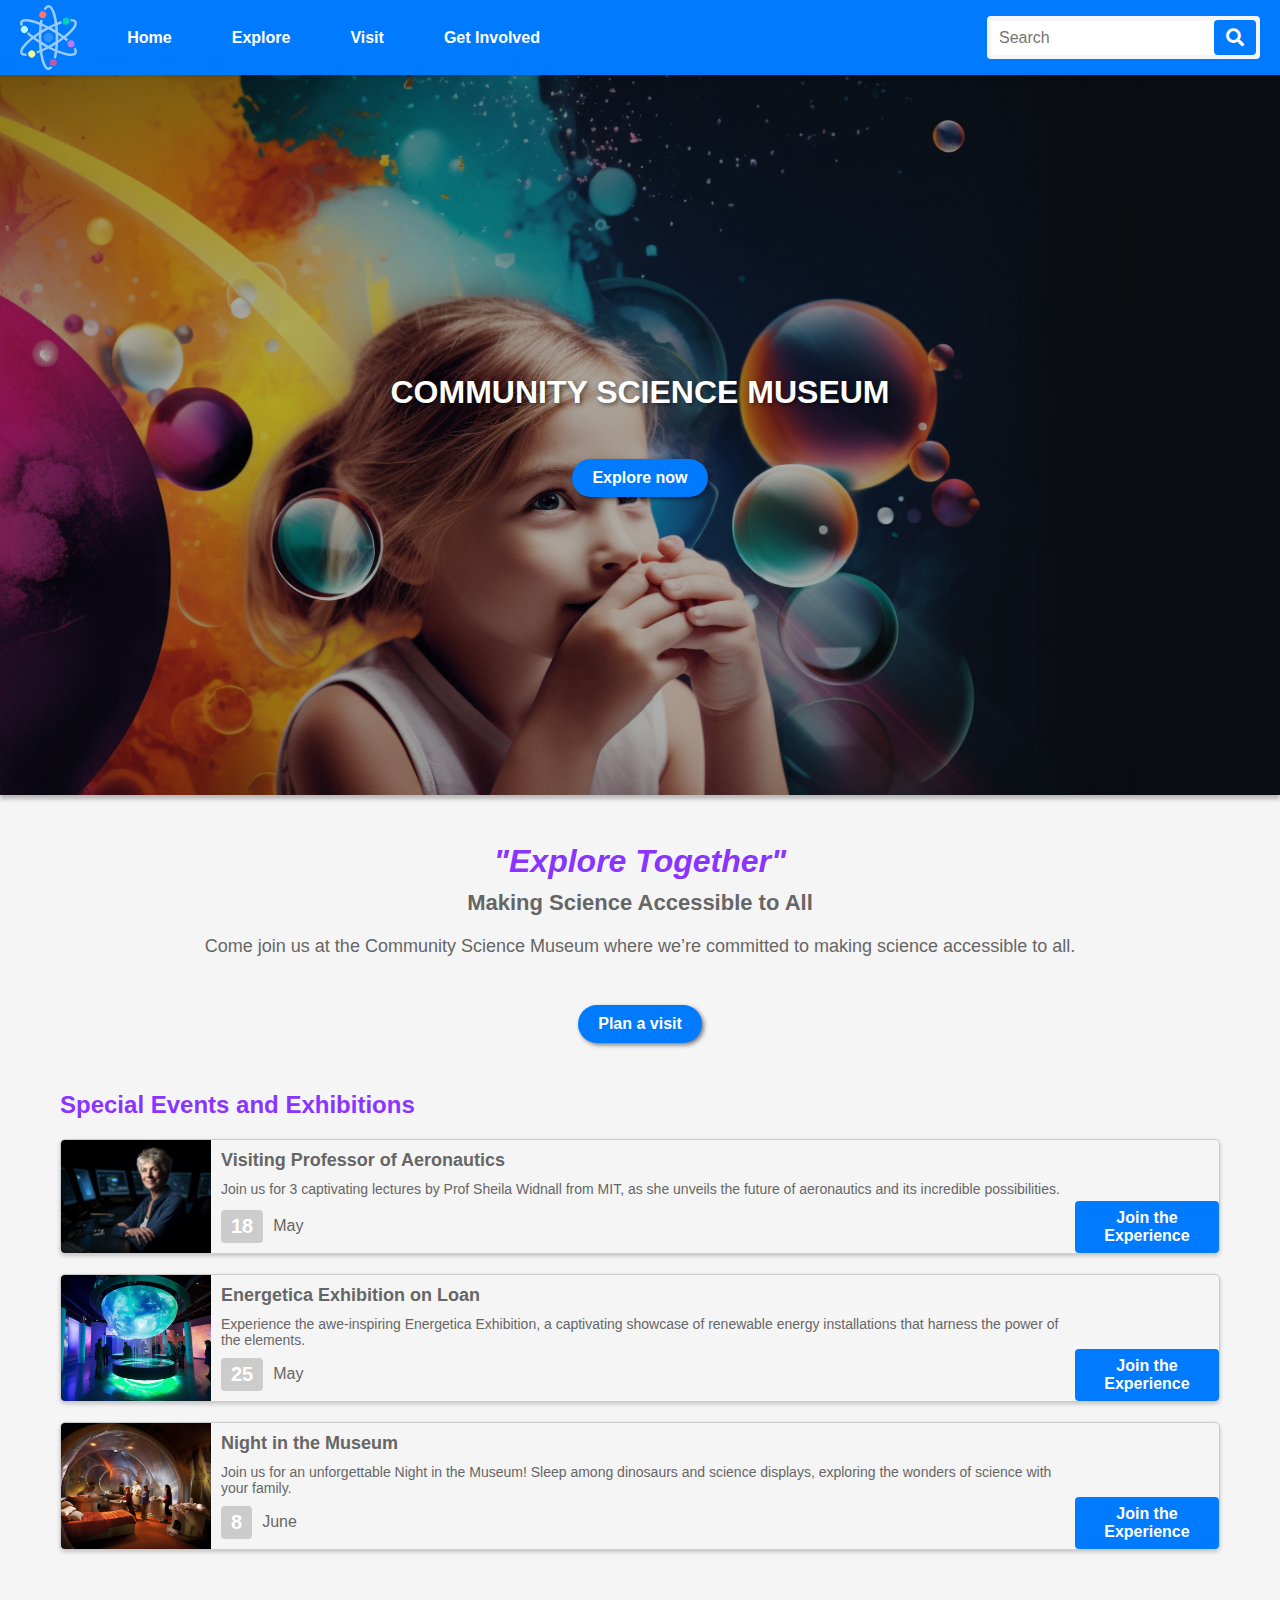
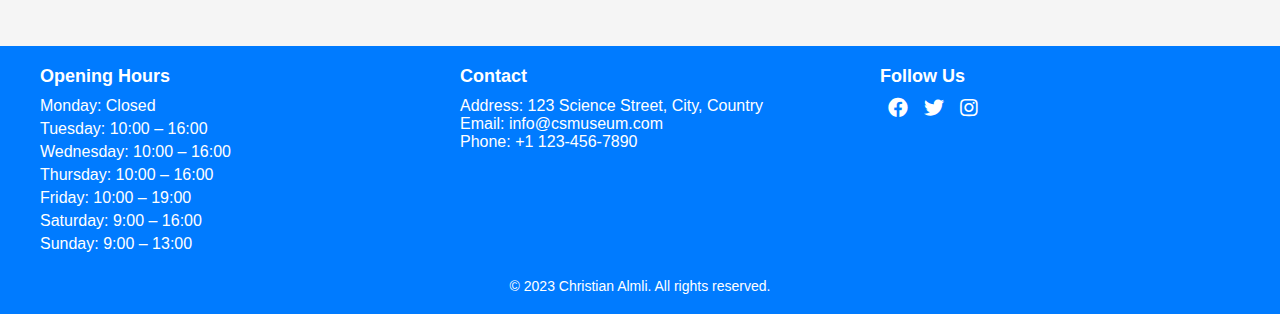
==== index.html @ 748fe2e4 "Initial commit" ====
<!DOCTYPE html>
<html lang="en">
<head>
    <meta charset="UTF-8">
    <meta http-equiv="X-UA-Compatible" content="IE=edge">
    <meta name="viewport" content="width=device-width, initial-scale=1.0">
    <title>Home - Community Science Museum</title>
    <link rel="stylesheet" href="https://use.fontawesome.com/releases/v5.0.7/css/all.css">
    <link rel="stylesheet" href="/css/styles.css">
</head>
<body>
    <header>
        <nav class="navbar navbar-fixed">
            <div id="logo-container">
                <a href="index.html"><img id="logo" src="/images/logo/csm-pastell.svg" alt="Community Science Museum Logo"></a>
            </div>
            <div id="navScroll">
                <ul class="nav-list">
                    <li class="list-item"><a href="index.html" class="nav-link">Home</a></li>
                    <li class="list-item"><a href="explore.html" class="nav-link">Explore</a></li>
                    <li class="list-item"><a href="visit.html" class="nav-link">Visit</a></li>
                    <li class="list-item"><a href="contact.html" class="nav-link">Get Involved</a></li>
                </ul>
                <div class="search-bar">
                    <input type="text" placeholder="Search">
                    <button type="submit"><i class="fas fa-search"></i></button>
                </div>
            </div>
            <div class="hamburger-section" id="toggleMenu">
                <div class="line"></div>
                <div class="line"></div>
                <div class="line"></div>
            </div>
        </nav>
    </header>
    <div id="hero-bg" class="hero-content">
        <div class="hero-section">
            <h1 id="hero-heading">COMMUNITY SCIENCE MUSEUM</h1>
            <div class="hero-cta btn">
                <a href="explore.html" class="btn-link">Explore now</a>
            </div>
        </div>
    </div>

    <main>
        <div class="header">
            <!-- <h2 class="slogan">"Explore Together"</h2>
            <div class="content-container">
                <h3 class="content-heading">Making Science Accessible to All</h3>
                <p class="content-text">
                    Come join us at the Community Science Museum where 
                    we’re committed to making science accessible to all.
                </p>
                <div class="cta btn">
                    <a href="visit.html" class="btn-link">Plan a visit</a>
                </div>
            </div> -->
            <h2 class="slogan">"Explore Together"</h2>
            <h3 class="subheading">Making Science Accessible to All</h3>
            <p>Come join us at the Community Science Museum where we’re committed to making science accessible to all.</p>
            <a href="visit.html" class="btn">Plan a visit</a>
        </div>
        <div class="content-container">
            <h4 class="events-heading">Special Events and Exhibitions</h4>
            <div class="card event-card">
                <img src="/images/csm-midjourney/Visiting_Professor_of_Aeron.png" alt="Picture of professor Sheila Widnall" class="event-image">
                <div class="event-details">
                    <h4 class="event-title">Visiting Professor of Aeronautics</h4>
                    <p class="event-description">Join us for 3 captivating lectures by Prof Sheila Widnall from MIT, 
                        as she unveils the future of aeronautics and its incredible possibilities.</p>
                    <div class="event-date">
                        <span class="event-day">18</span>
                        <span class="event-month">May</span>
                    </div>
                </div>
                    <a href="" class="event-btn">Join the Experience</a>
            </div>
            <div class="card event-card">
                <img src="/images/csm-midjourney/Energetica_Exhibition_on_Loan.png" alt="Picture of the Energetica exhibition" class="event-image">
                <div class="event-details">
                    <h4 class="event-title">Energetica Exhibition on Loan</h4>
                    <p class="event-description">Experience the awe-inspiring Energetica Exhibition, a captivating showcase of renewable energy
                         installations that harness the power of the elements.</p>
                    <div class="event-date">
                        <span class="event-day">25</span>
                        <span class="event-month">May</span>
                    </div>
                </div>
                    <a href="" class="event-btn">Join the Experience</a>
            </div>
            <div class="card event-card">
                <img src="/images/csm-midjourney/Night_intheMuseum.png" alt="Picture of the Energetica exhibition" class="event-image">
                <div class="event-details">
                    <h4 class="event-title">Night in the Museum</h4>
                    <p class="event-description">Join us for an unforgettable Night in the Museum! Sleep among dinosaurs 
                        and science displays, exploring the wonders of science with your family.</p>
                    <div class="event-date">
                        <span class="event-day">8</span>
                        <span class="event-month">June</span>
                    </div>
                </div>
                    <a href="" class="event-btn">Join the Experience</a>
            </div>
        </div>
    </main>
    <footer>
        <div class="footer-content">
            <div class="footer-column">
                <h5>Opening Hours</h5>
                <ul>
                    <li>Monday: Closed</li>
                    <li>Tuesday: 10:00 – 16:00</li>
                    <li>Wednesday: 10:00 – 16:00</li>
                    <li>Thursday: 10:00 – 16:00</li>
                    <li>Friday: 10:00 – 19:00</li>
                    <li>Saturday: 9:00 – 16:00</li>
                    <li>Sunday: 9:00 – 13:00</li>
                </ul>
            </div>
            <div class="footer-column">
                <h5>Contact</h5>
                <p>Address: 123 Science Street, City, Country</p>
                <p>Email: info@csmuseum.com</p>
                <p>Phone: +1 123-456-7890</p>
            </div>
            <div class="footer-column">
                <h5>Follow Us</h5>
                <ul class="social-media">
                    <li><a href="#"><i class="fab fa-facebook"></i></a></li>
                    <li><a href="#"><i class="fab fa-twitter"></i></a></li>
                    <li><a href="#"><i class="fab fa-instagram"></i></a></li>
                </ul>
            </div>
        </div>
        <div class="copyright">
            <p>&copy; 2023 Christian Almli. All rights reserved.</p>
        </div>
    </footer>
    <script src="/js/responsiveNav.js"></script>
</body>
</html>
---- css/styles.css ----
/* IMPORT FONTS */

/* GLOBAL STYLES */
* {
    box-sizing: border-box;
    padding: 0;
    margin: 0;
}

body {
    background-color: #f5f5f5;
    color: #666;
    min-height: 100vh;
    font-family: "Poppins", sans-serif;
    display: grid;
    grid-template-rows: 1fr auto;
}

header {
    width: 100%;
    position: sticky;
    top: 0;
    display: flex;
    align-items: center;
    z-index: 99;
    box-shadow: 0 2px 4px rgba(0, 0, 0, 0.1);
}

#logo-container a {
    padding: 5px 20px 5px 20px;
    display: flex;
}
#logo {
    height: 65px;
    cursor: pointer;

}

.container {
    max-width: 1200px;
    margin: 0 auto;
}

.btn {
    font-size: 16px;
    font-weight: bold;
    border-radius: 20px;
    cursor: pointer;
    border: none;
    margin-top: 3rem;
    max-width: 10rem;
    text-align: center;
    padding: 10px 10px;
}

.btn-link {
    display: block;
    text-decoration: none;
}

/* HAMBURGER SECTION */
.hamburger-section {
    cursor: pointer;
    z-index: 999;
    display: block;
    margin-right: 20px;
}

.line {
    width: 35px;
    height: 2px;
    background-color: #fff;
    margin-bottom: 7px;
    box-shadow: 3px 3px 10px rgb(0, 0, 0);
}

/* NAVIGATION */
#navScroll {
    background-color: #007bff;
    display: none;
    width: 100%;
    position: absolute;
    box-shadow: 0 4px 4px rgba(0, 0, 0, 0.2);
}

#navScroll.active {
    display: block;
    margin-top: 23.6rem;
}

nav {
    width: 100%;
    display: flex;
    flex-direction: row;
    justify-content: space-between;
    align-items: center;
}

.navbar-fixed {
    background-color: #007bff;
}

nav a {
    text-decoration: none;
    color: #fff;
    font-weight: bold;
    transition: color 0.3s ease;
}
nav a:hover {
    color: #ffdd57;
    animation: bounce 0.3s ease;
}
@keyframes bounce {
    0% {
        transform: translateY(0)
    }
    50% {
        transform: translateY(-4px);
    }
    100% {
        tansform: translateY(0);
    }
}
.nav-link {
    padding: 20px 5%;
    display: block;
}
.list-item {
    list-style: none;
}


/* SEARCHBAR */
.search-bar {
    display: flex;
    align-items: center;
    background-color: #f5f5f5;
    border-radius: 4px;
    padding: 4px;
    margin-right: 20px;
}
.search-bar input[type="text"] {
    flex: 1;
    border: none;
    outline: none;
    padding: 8px;
    font-size: 16px;
}
.search-bar button[type="submit"] {
    background-color: #007bff;
    border: none;
    color: #fff;
    padding: 8px 12px;
    cursor: pointer;
    border-radius: 4px;
    transition: background-color 0.3s ease;
}
.search-bar button[type="submit"]:hover {
    background-color: #1e90ff;
}
.fa-search {
    font-size: 18px;
}


@media (min-width: 768px) {
    header {
        position: sticky;
    }
    .hamburger-section {
        display: none;
    }
    #navScroll {
        background-color: transparent;
        display: flex;
        justify-content: space-between;
        align-items: center;
        position: relative;
        box-shadow: none;
    }
    .nav-list {
        display: flex;
        flex-direction: row;
    }
    .nav-list li {
        margin-right: 20px;
        margin-left: 20px;
    }
    .nav-link {
        padding: 10px;
    }

}

/* HERO SECTION */
.hero-content {
    display: flex;
    flex-direction: column;
    align-items: center;
    justify-content: center;
}
.hero-section {
    text-align: center;
}
#hero-bg {
    background-image: url(/images/csm-midjourney/science-girl-bubbles.png);
    background-repeat: no-repeat;
    background-size: cover;
    background-position: center center;
    height: 80vh;
    box-shadow: 0px 4px 4px 0px #00000040,inset 0 0 0 1000px rgba(0,0,0,.3);
}
#hero-heading {
    color: #fff;
    text-shadow: 2px 2px 4px rgba(0, 0, 0, 0.5);
    font-size: 32px;
}


a.btn-link {
    color: #fff;
}

/* HOME PAGE CONTENT */

main {
    padding: 3rem 20px 3rem 20px;
}
.header {
    text-align: center;
    margin-bottom: 3rem;
}
.slogan {
    font-size: 32px;
    font-style: italic;
    font-weight: 700;
    color: #8a34ff;
    margin-bottom: 10px;
}
.subheading {
    font-size: 22px;
    margin-bottom: 20px;
}
.header p {
    font-size: 18px;
}
.btn {
    display: inline-block;
    padding: 10px 20px;
    font-size: 16px;
    text-decoration: none;
    background-color: #007bff;
    box-shadow: 2px 2px 4px rgba(0, 0, 0, 0.5);
    color: #fff;
}
.content-container {
    margin-bottom: 3rem;
}


/* home events */
.events-heading {
    font-size: 24px;
    font-weight: 800;
    color: #8a34ff;
    margin-bottom: 20px;
}
.event-card {
    display: flex;
    flex-wrap: wrap;
    flex-direction: column;
    border: 1px solid #ccc;
    border-radius: 5px;
    box-shadow: 0 2px 4px rgba(0, 0, 0, 0.2);
    margin-bottom: 20px;
}
.event-image {
    flex: 0 0 150px;
    width: 100%;
    height: auto;
    object-fit: cover;
    border-top-left-radius: 4px;
    border-bottom-left-radius: 4px;
}
.event-details {
    flex: 1 1 100%;
    display: flex;
    flex-direction: column;
    justify-content: space-between;
    padding: 10px;
}
.event-title {
    font-size: 18px;
    margin: 0 0 10px;
}
.event-description {
    font-size: 14px;
    margin-bottom: 10px;
    overflow: hidden;
    text-overflow: ellipsis;
    display: -webkit-box;
    -webkit-line-clamp: 3;
    -webkit-box-orient: vertical;
}
.event-date {
    display: flex;
    align-items: center;
    margin-top: auto;
}
.event-day {
    font-size: 20px;
    font-weight: bold;
    background-color: #ccc;
    color: #fff;
    padding: 5px 10px;
    border-radius: 4px;
}
.event-month {
    margin-left: 10px;
}
.event-btn {
    margin-top: auto;
    padding: 8px 16px;
    background-color: #007bff;
    color: #fff;
    text-decoration: none;
    border-radius: 4px;
    font-weight: bold;
    transition: background-color 0.3s ease;
    text-align: center;
}
.event-btn:hover {
    background-color: #1e90ff;
}


/* FOOTER */
footer {
    background-color: #007bff;
    color: #fff;
    padding: 20px;
    text-align: center;
}
footer p {
    color: #fff;
}
.footer-content {
    display: flex;
    flex-wrap: wrap;
    justify-content: center;
    gap: 20px;
}
.footer-column {
    flex-basis: 100%;
    max-width: 300px;
    text-align: center;
}
.footer-column h5 {
    font-size: 18px;
    margin-bottom: 10px;
}
.footer-column ul {
    list-style-type: none;
    padding: 0;
    margin: 0;
}
.footer-column li {
    margin-bottom: 5px;
}
.social-media {
    margin-top: 20px;
    display: flex;
    justify-content: center;
}
.social-media ul {
    display: flex;
    justify-content: center;
    margin: 0;
    padding: 0;
}
.social-media li {
    margin: 0 8px;
}
.social-media a {
    color: #fff;
    font-size: 20px;
}
.social-media a:hover {
    color: #f4f4f4;
}
.copyright {
     margin-top: 20px;
     font-size: 14px;
}

@media (min-width: 768px) {
    /* general responsiveness */
    main {
        max-width: 1200px;
        margin-left: auto;
        margin-right: auto;
    }
    /* homepage events responsive */
    .event-card {
        flex-direction: row;
        flex-wrap: nowrap;
    }
    .event-image {
        width: 150px;
    }
    /* footer responsive */
    .footer-content {
        justify-content: space-between;
        max-width: 1200px;
        margin-left: auto;
        margin-right: auto;
    }
    .footer-column {
        flex-basis: 30%;
        max-width: none;
        text-align: left;
    }
    .footer-column h5 {
        text-align: left;
    }
    .footer-column p {
        text-align: left;
    }
    .social-media {
        justify-content: flex-start;
    }
    .social-media ul {
        justify-content: flex-end;
    }
}
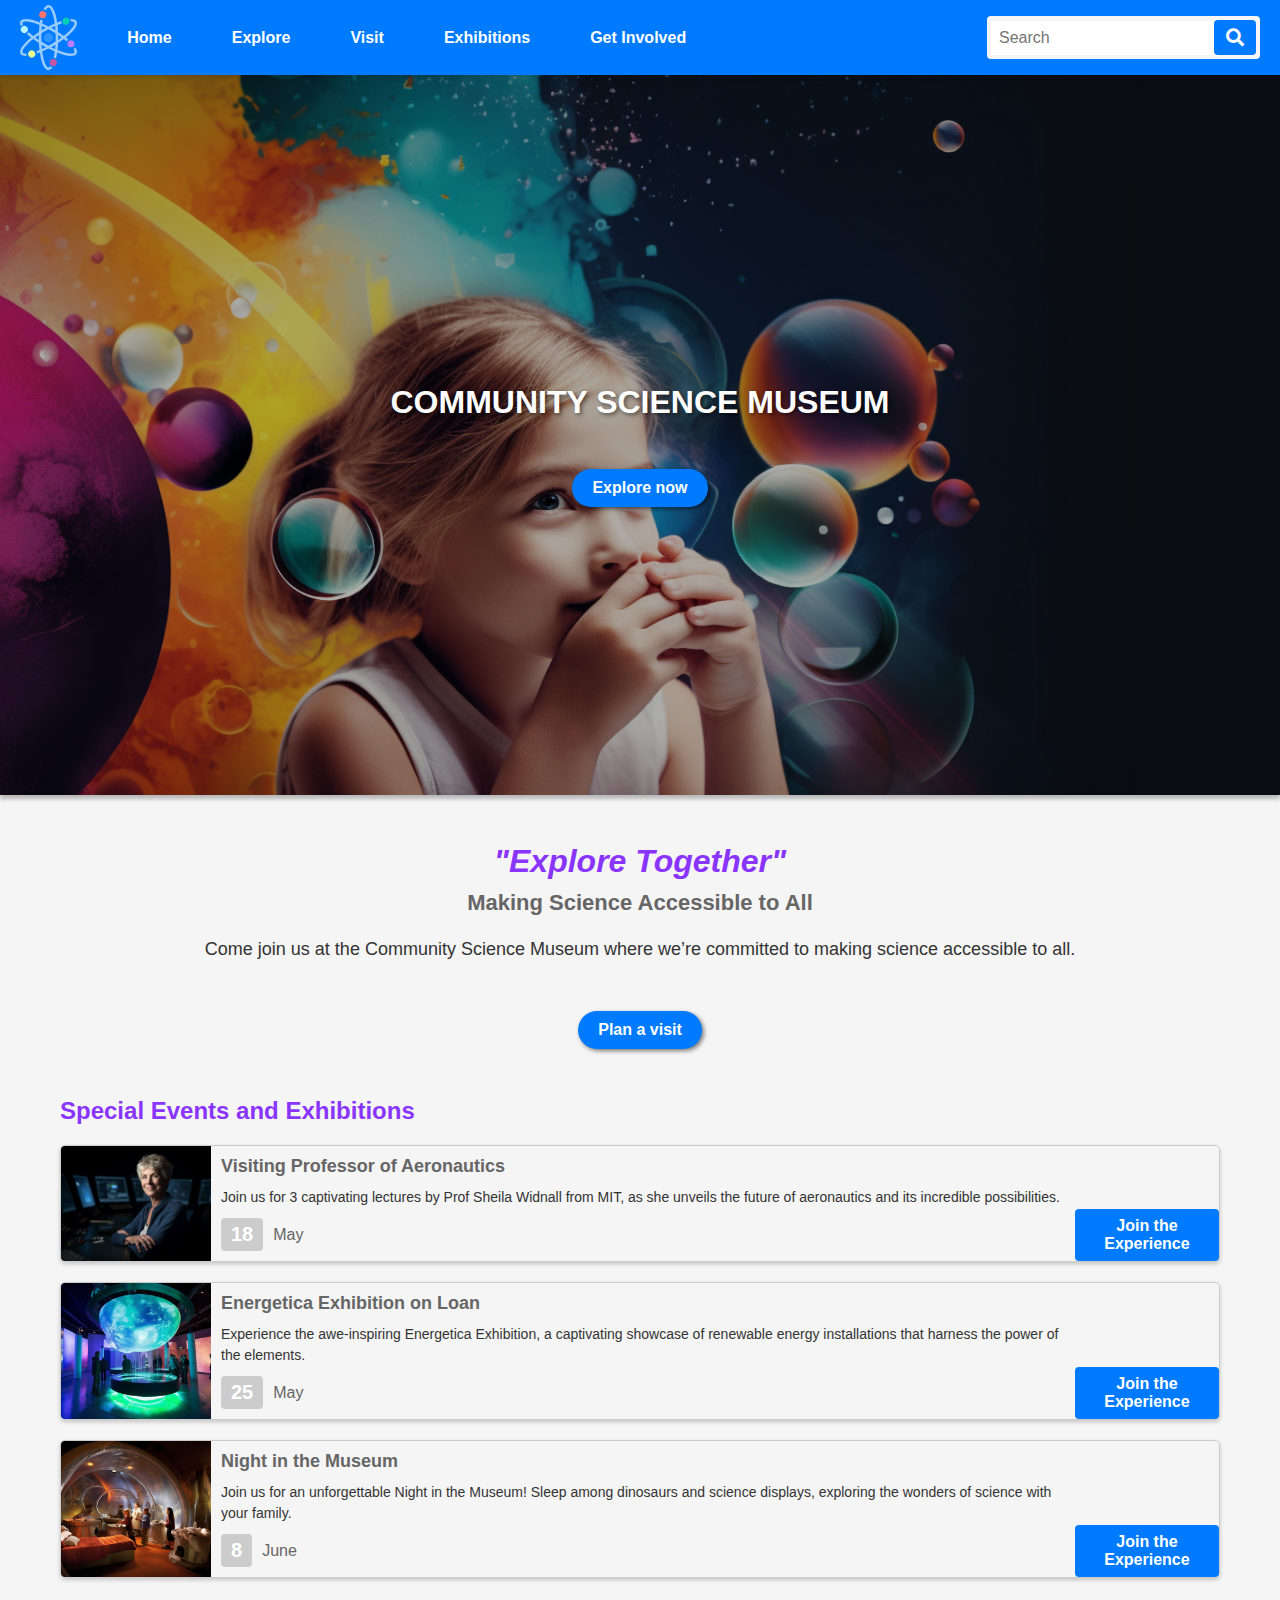
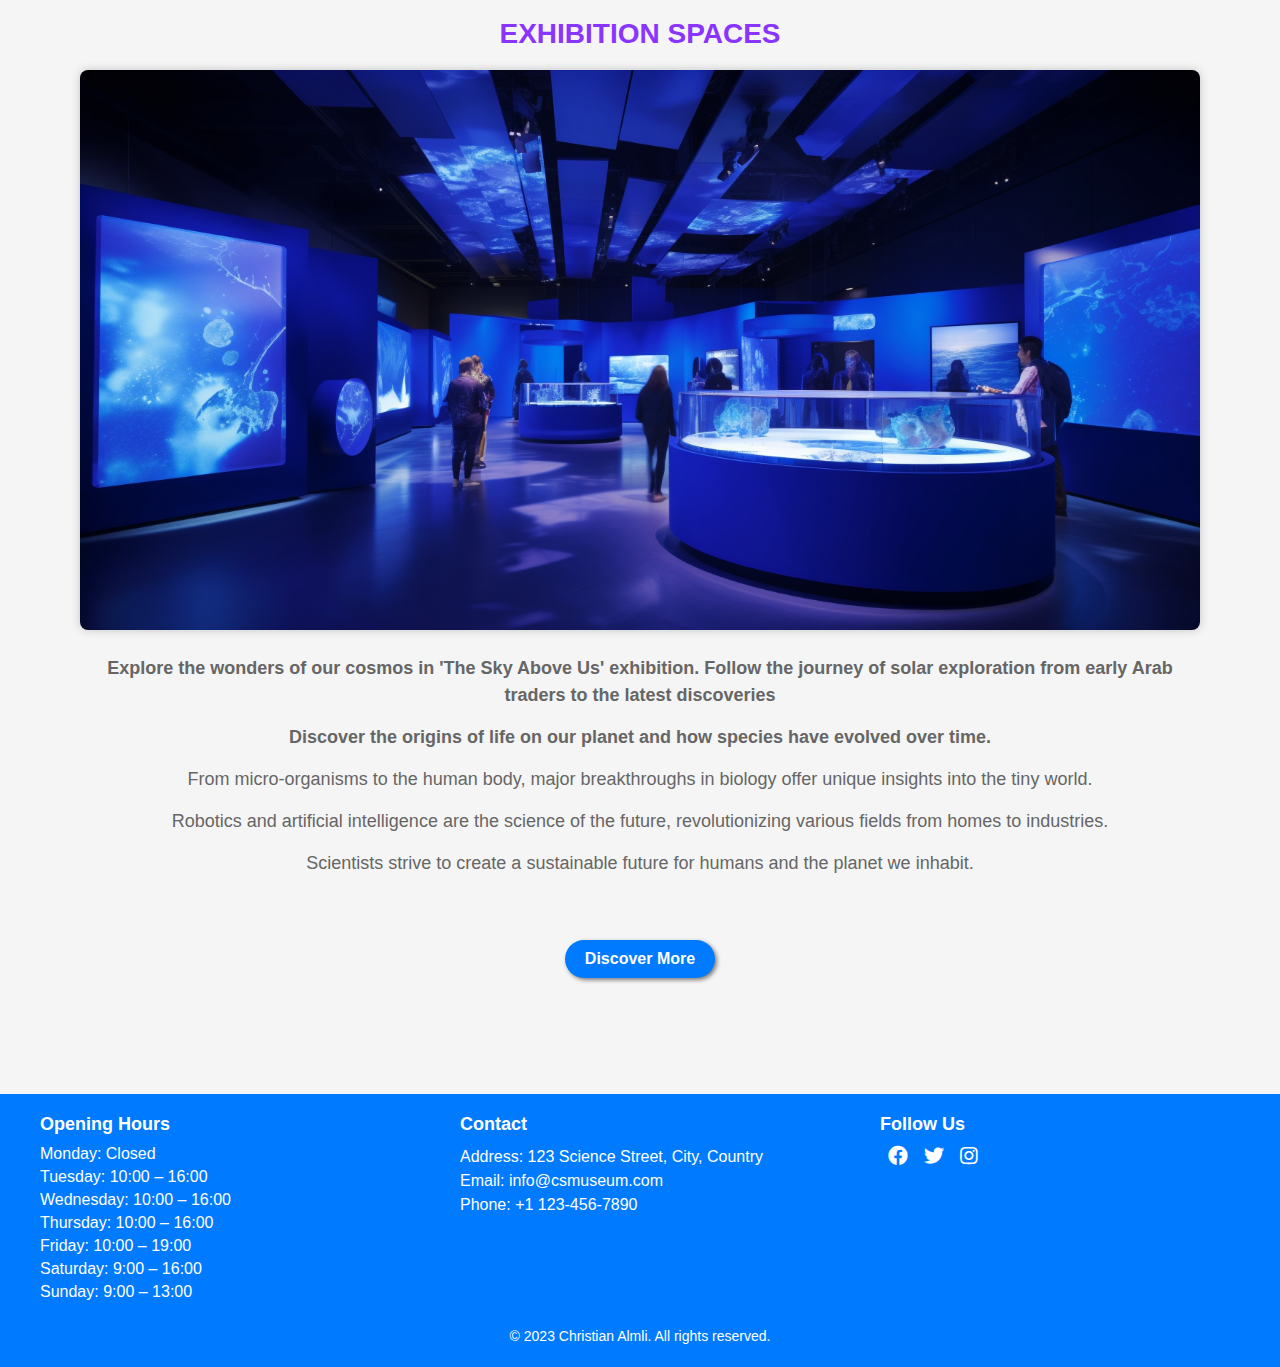
==== commit c60a9776: "Finalization" ====
--- a/index.html
+++ b/index.html
@@ -19,7 +19,8 @@
                     <li class="list-item"><a href="index.html" class="nav-link">Home</a></li>
                     <li class="list-item"><a href="explore.html" class="nav-link">Explore</a></li>
                     <li class="list-item"><a href="visit.html" class="nav-link">Visit</a></li>
-                    <li class="list-item"><a href="contact.html" class="nav-link">Get Involved</a></li>
+                    <li class="list-item"><a href="exhibitions.html" class="nav-link">Exhibitions</a></li>
+                    <li class="list-item"><a href="getinvolved.html" class="nav-link">Get Involved</a></li>
                 </ul>
                 <div class="search-bar">
                     <input type="text" placeholder="Search">
@@ -101,6 +102,33 @@
                 </div>
                     <a href="" class="event-btn">Join the Experience</a>
             </div>
+
+            <section id="home-exhibition" class="section">
+                <div class="container">
+                    <h2 class="exhib-heading">Exhibition Spaces</h2>
+                    <div class="exhib-image">
+                        <img src="/images/csm-midjourney/exhibitions-main.png" alt="">
+                    </div>
+                    <div class="text">
+                        <p class="highlight exhib-text">
+                            Explore the wonders of our cosmos in 'The Sky Above Us' exhibition. Follow the journey of solar exploration from early Arab traders to the latest discoveries
+                        </p>
+                        <p class="highlight exhib-text">
+                            Discover the origins of life on our planet and how species have evolved over time.
+                        </p>
+                        <p class="exhib-text">
+                            From micro-organisms to the human body, major breakthroughs in biology offer unique insights into the tiny world.
+                        </p>
+                        <p class="exhib-text">
+                            Robotics and artificial intelligence are the science of the future, revolutionizing various fields from homes to industries.
+                        </p>
+                        <p class="exhib-text">
+                            Scientists strive to create a sustainable future for humans and the planet we inhabit.
+                        </p>
+                        <a class="btn" href="exhibitions.html">Discover More</a>
+                    </div>
+                </div>
+            </section>
         </div>
     </main>
     <footer>
--- a/css/styles.css
+++ b/css/styles.css
@@ -16,6 +16,35 @@
     grid-template-rows: 1fr auto;
 }
 
+.container {
+    max-width: 1200px;
+    margin: 0 auto;
+    padding: 0 20px;
+}
+
+h1 {
+    margin-top: 20px;
+    color: #8a34ff;
+    font-size: 36px;
+    text-align: center;
+    animation: fade-in 1s;
+}
+
+.section {
+    padding: 20px 0;
+}
+
+h2 {
+    font-size: 30px;
+    color: #8a34ff;
+    margin-bottom: 20px;
+}
+
+p {
+    color: #333;
+    line-height: 1.5;
+}
+
 header {
     width: 100%;
     position: sticky;
@@ -34,11 +63,6 @@
     height: 65px;
     cursor: pointer;
 
-}
-
-.container {
-    max-width: 1200px;
-    margin: 0 auto;
 }
 
 .btn {
@@ -51,6 +75,11 @@
     max-width: 10rem;
     text-align: center;
     padding: 10px 10px;
+    transition: background-color 0.3s ease;
+}
+
+.btn:hover {
+    background-color: #1e90ff;
 }
 
 .btn-link {
@@ -85,7 +114,7 @@
 
 #navScroll.active {
     display: block;
-    margin-top: 23.6rem;
+    margin-top: 26rem;
 }
 
 nav {
@@ -137,7 +166,7 @@
     background-color: #f5f5f5;
     border-radius: 4px;
     padding: 4px;
-    margin-right: 20px;
+    margin: 20px 20px;
 }
 .search-bar input[type="text"] {
     flex: 1;
@@ -163,7 +192,7 @@
 }
 
 
-@media (min-width: 768px) {
+@media (min-width: 960px) {
     header {
         position: sticky;
     }
@@ -188,6 +217,10 @@
     }
     .nav-link {
         padding: 10px;
+    }
+    .search-bar {
+        margin: 0;
+        margin-right: 20px;
     }
 
 }
@@ -333,6 +366,36 @@
     background-color: #1e90ff;
 }
 
+/* home exhibitions */
+#home-exhibition {
+    text-align: center;
+    font-size: 18px;
+}
+
+.exhib-heading {
+    text-transform: uppercase;
+    font-size: 28px;
+}
+
+.highlight {
+    font-weight: bold;
+}
+
+.exhib-image {
+    margin-bottom: 20px;
+}
+
+.exhib-image img {
+    max-width: 100%;
+    height: auto;
+    border-radius: 8px;
+    box-shadow: 0 0 10px rgba(0, 0, 0, 0.2);
+}
+
+.exhib-text {
+    margin-bottom: 15px;
+    color: #666;
+}
 
 /* FOOTER */
 footer {
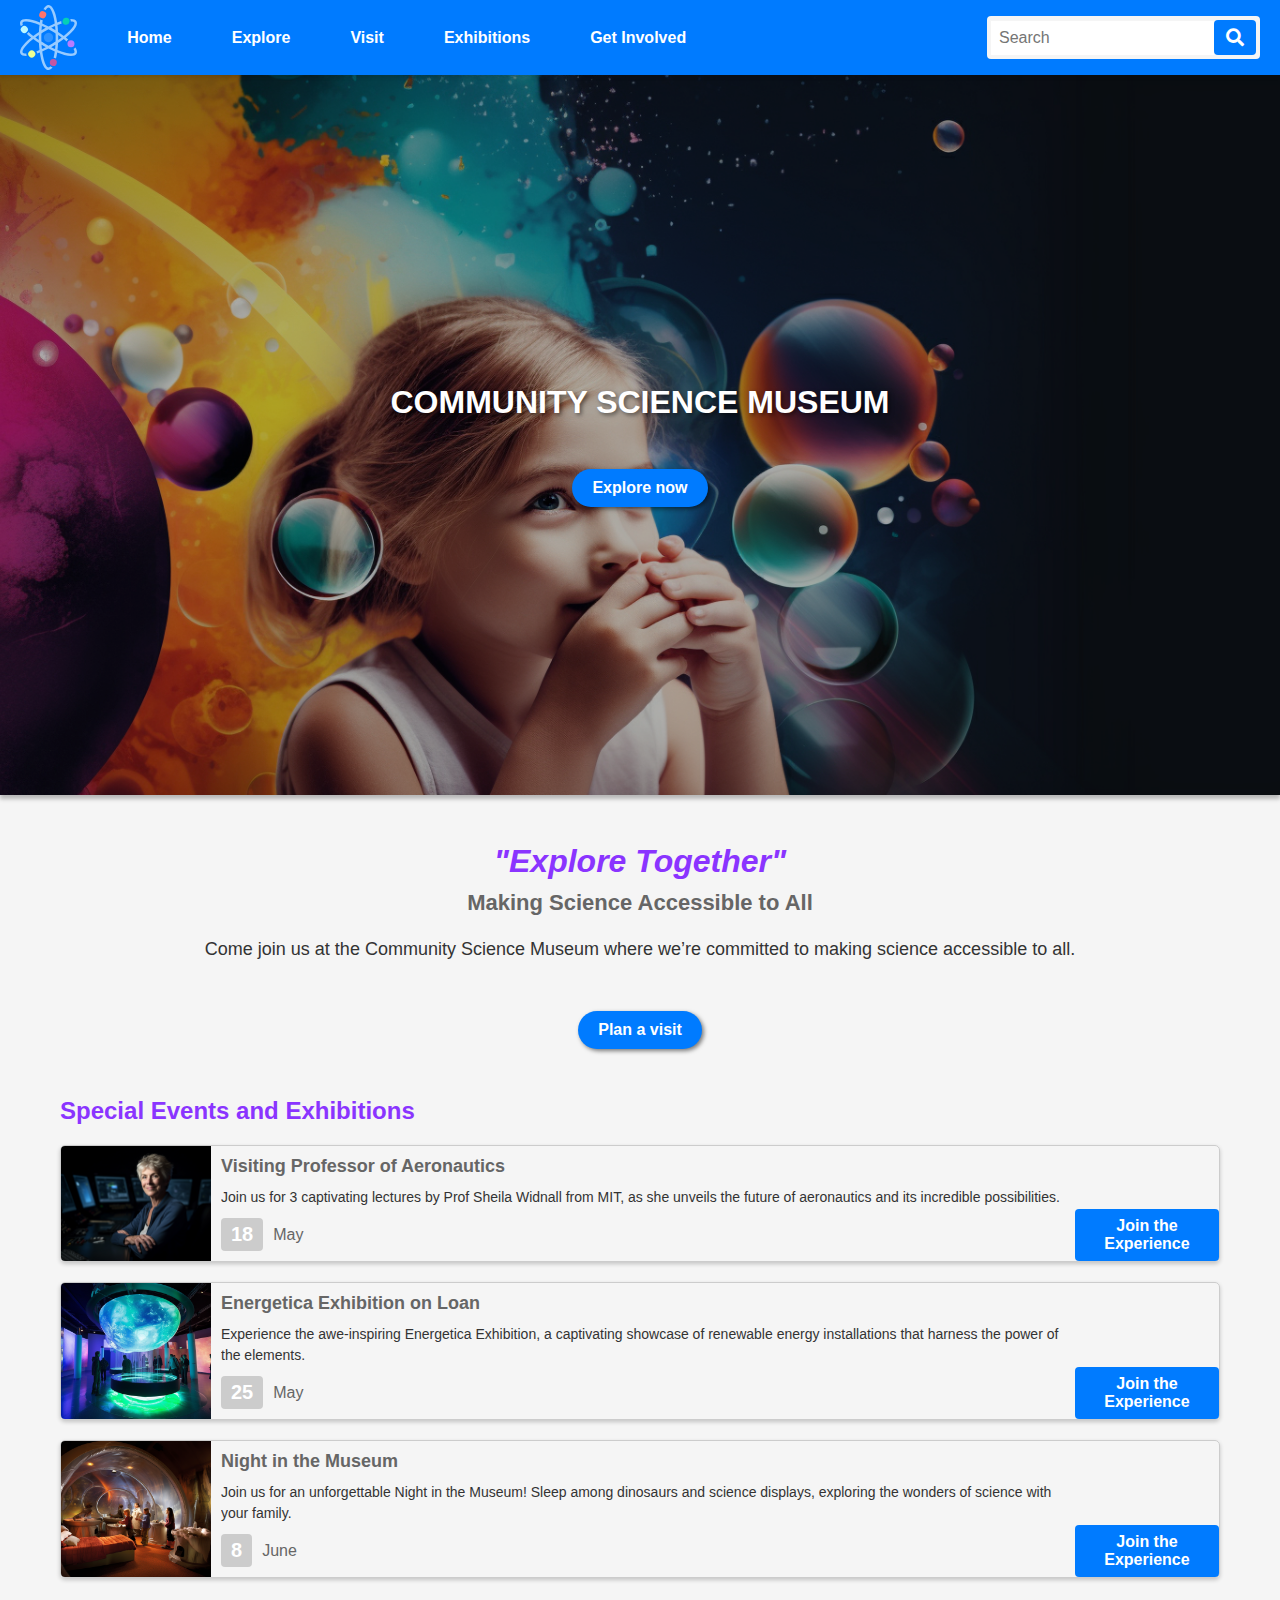
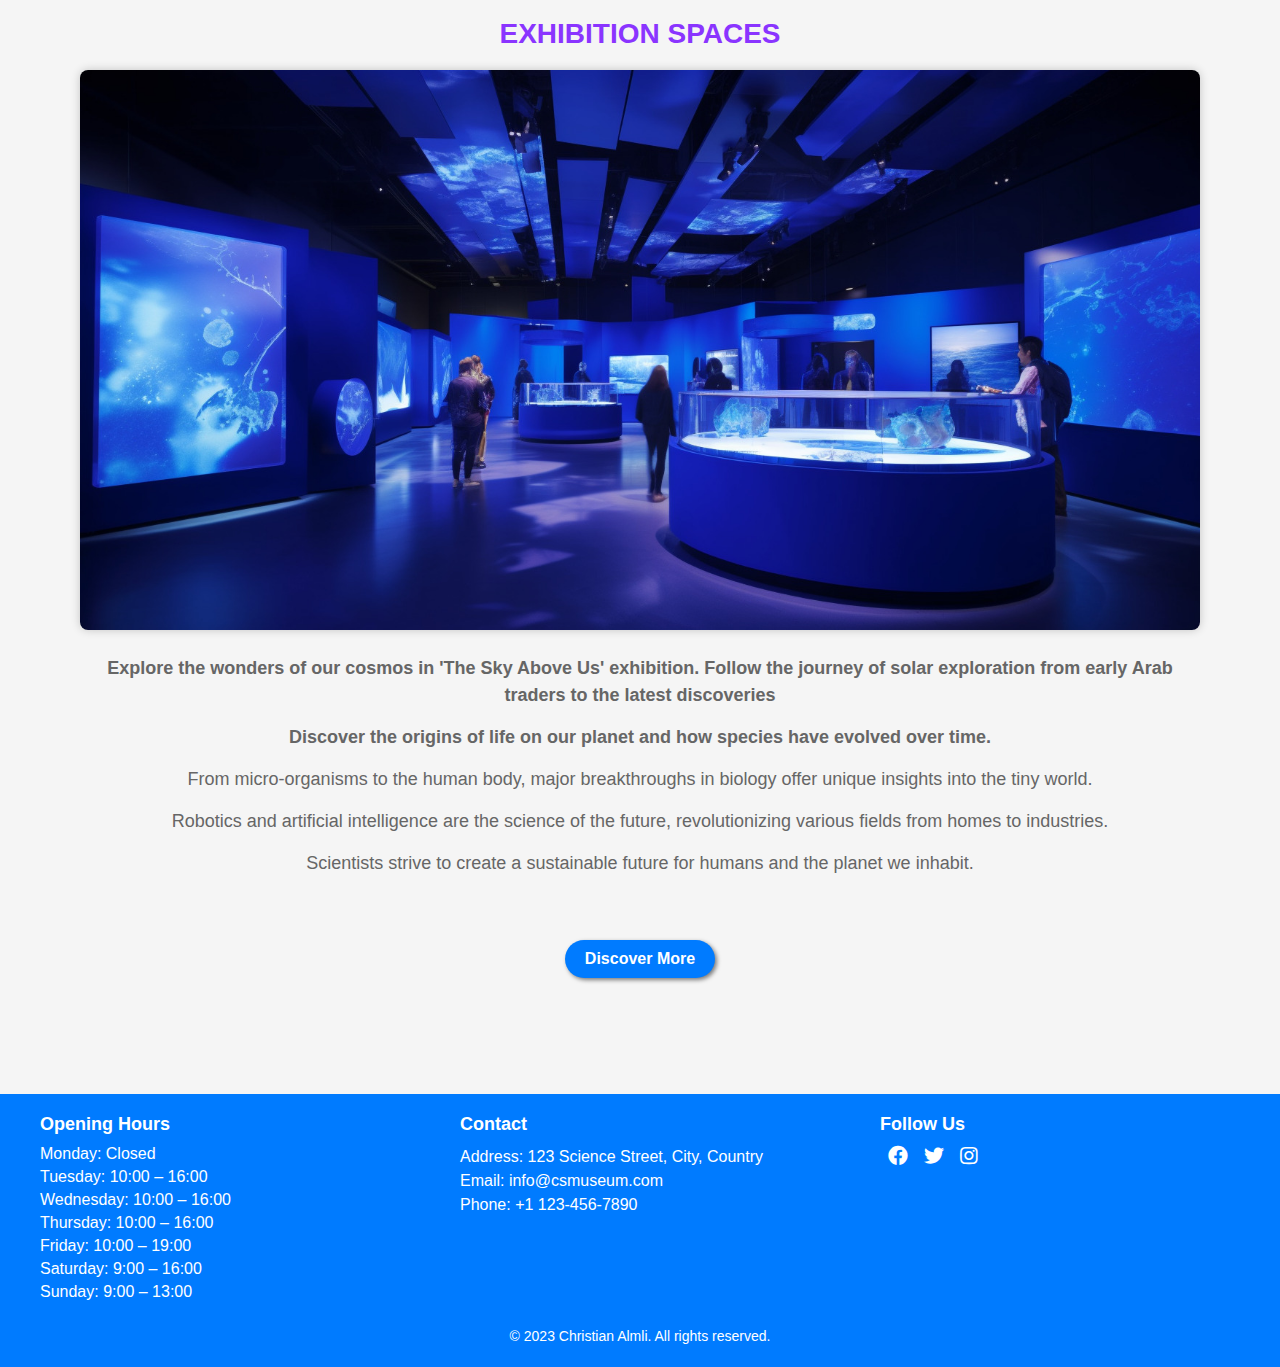
==== commit 90bed55f: "Added meta desc and compressed images" ====
--- a/index.html
+++ b/index.html
@@ -4,6 +4,7 @@
     <meta charset="UTF-8">
     <meta http-equiv="X-UA-Compatible" content="IE=edge">
     <meta name="viewport" content="width=device-width, initial-scale=1.0">
+    <meta name="description" content="Discover the wonders of science at our Community Science Museum. Engage with interactive exhibits, educational programs, and hands-on experiences for all ages. Explore the fascinating world of scientific discovery and ignite your curiosity today.">
     <title>Home - Community Science Museum</title>
     <link rel="stylesheet" href="https://use.fontawesome.com/releases/v5.0.7/css/all.css">
     <link rel="stylesheet" href="/css/styles.css">
@@ -64,7 +65,7 @@
         <div class="content-container">
             <h4 class="events-heading">Special Events and Exhibitions</h4>
             <div class="card event-card">
-                <img src="/images/csm-midjourney/Visiting_Professor_of_Aeron.png" alt="Picture of professor Sheila Widnall" class="event-image">
+                <img src="/images/compressed/Visiting_Professor_of_Aeron.png" alt="Picture of professor Sheila Widnall" class="event-image">
                 <div class="event-details">
                     <h4 class="event-title">Visiting Professor of Aeronautics</h4>
                     <p class="event-description">Join us for 3 captivating lectures by Prof Sheila Widnall from MIT, 
@@ -107,7 +108,7 @@
                 <div class="container">
                     <h2 class="exhib-heading">Exhibition Spaces</h2>
                     <div class="exhib-image">
-                        <img src="/images/csm-midjourney/exhibitions-main.png" alt="">
+                        <img src="/images/compressed/exhibitions-main.png" alt="An illustrative image of exhibitions">
                     </div>
                     <div class="text">
                         <p class="highlight exhib-text">
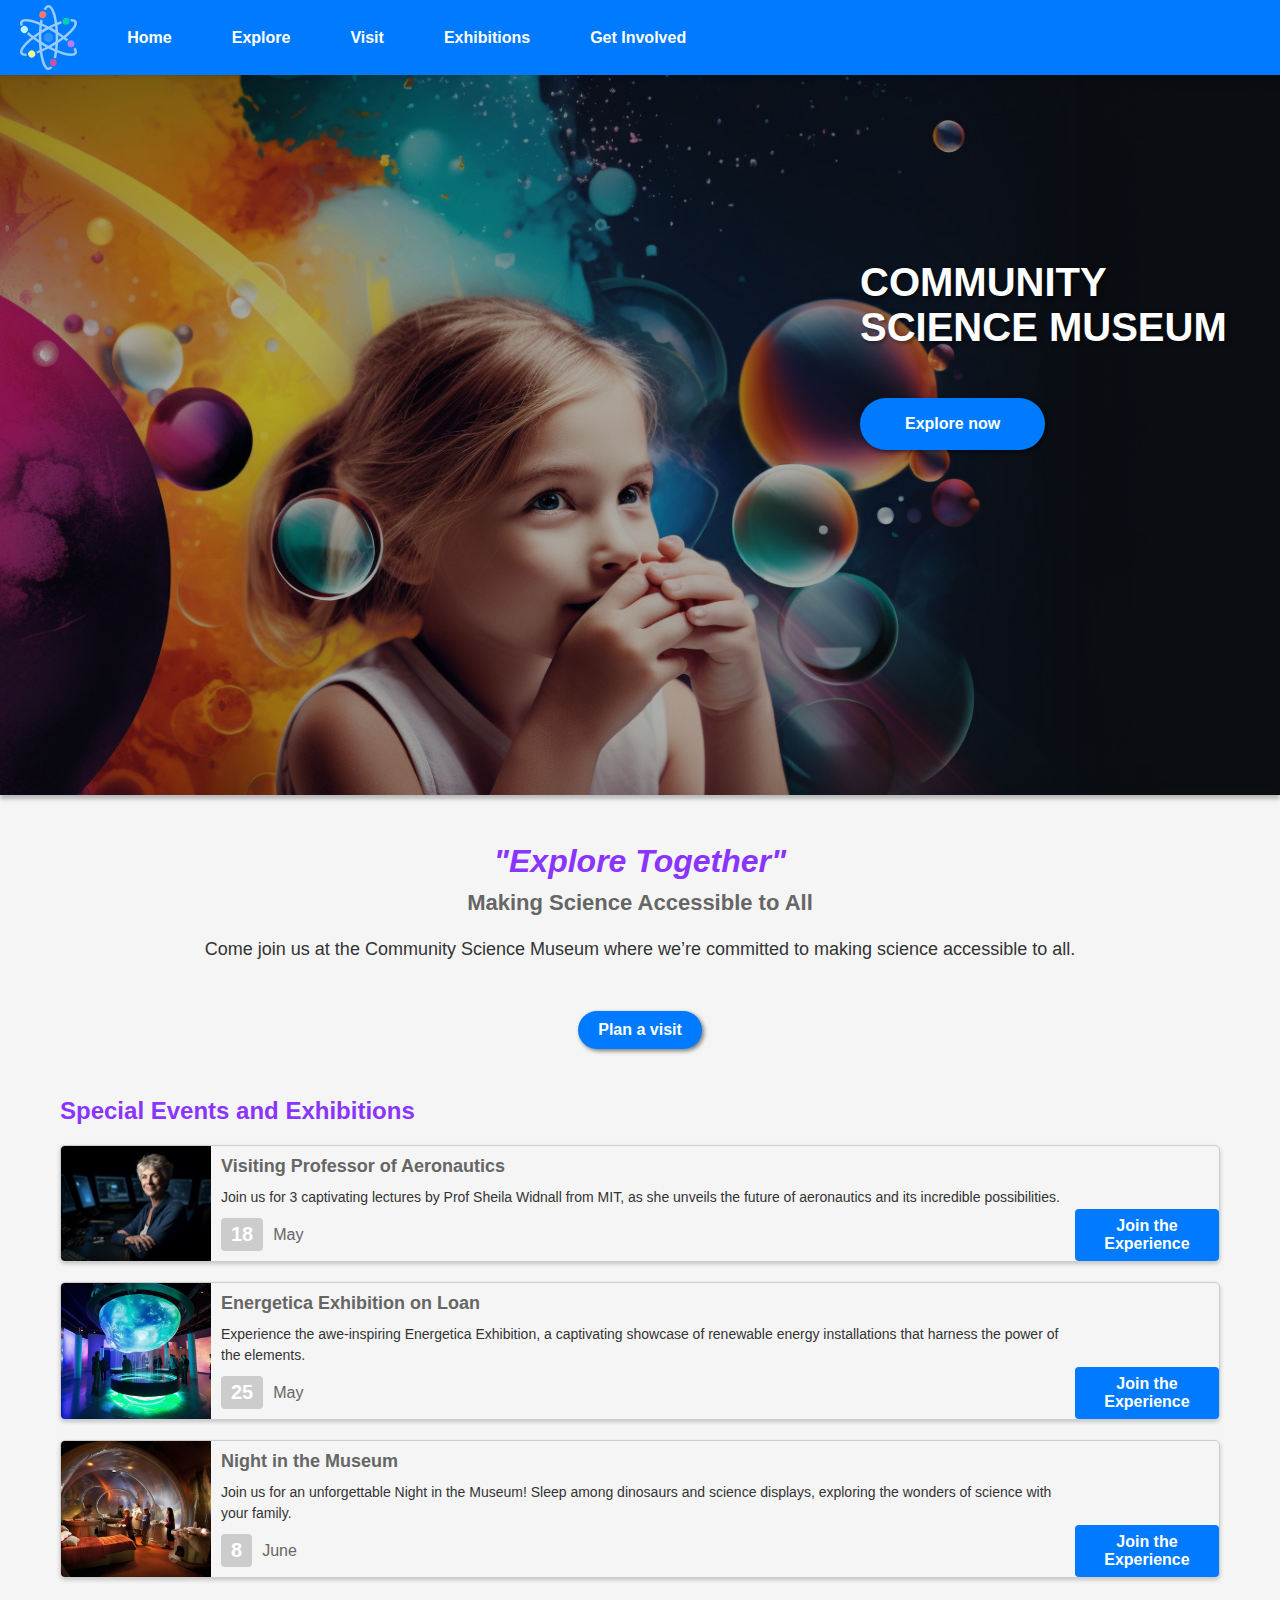
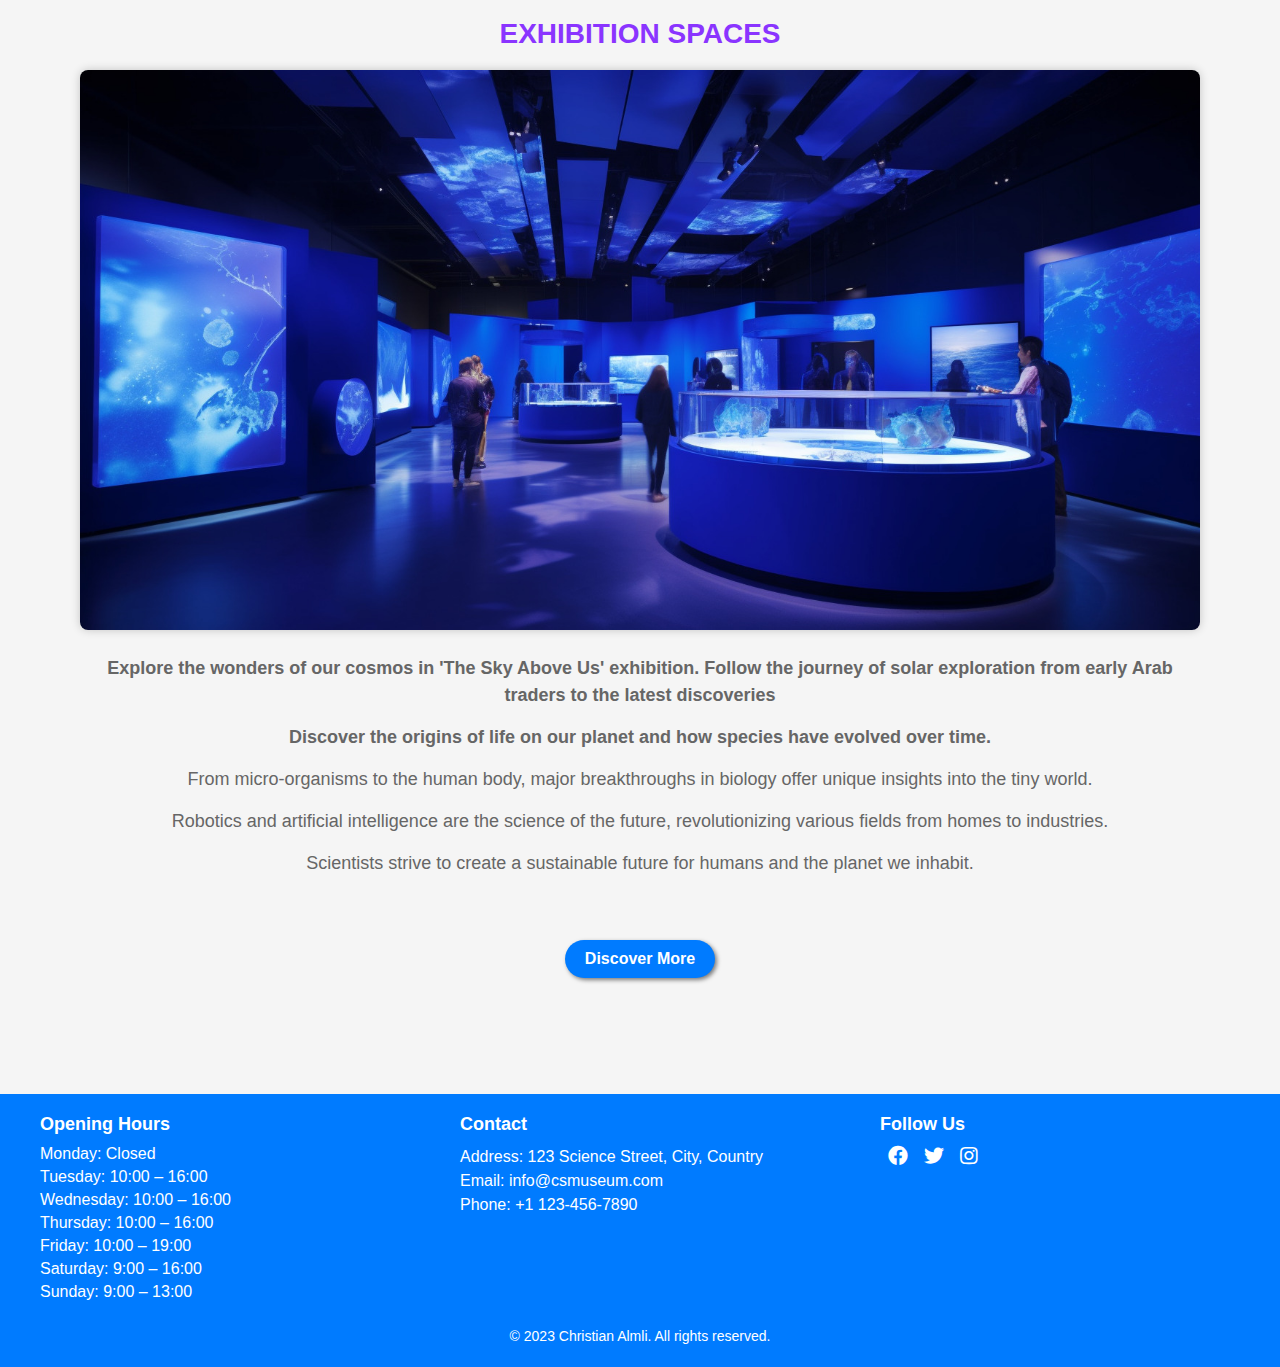
==== commit 07697ead: "Added project mockup image" ====
--- a/index.html
+++ b/index.html
@@ -23,10 +23,11 @@
                     <li class="list-item"><a href="exhibitions.html" class="nav-link">Exhibitions</a></li>
                     <li class="list-item"><a href="getinvolved.html" class="nav-link">Get Involved</a></li>
                 </ul>
-                <div class="search-bar">
+                <!-- Search Bar will be implemented later -->
+                <!-- <div class="search-bar">
                     <input type="text" placeholder="Search">
                     <button type="submit"><i class="fas fa-search"></i></button>
-                </div>
+                </div> -->
             </div>
             <div class="hamburger-section" id="toggleMenu">
                 <div class="line"></div>
@@ -46,17 +47,6 @@
 
     <main>
         <div class="header">
-            <!-- <h2 class="slogan">"Explore Together"</h2>
-            <div class="content-container">
-                <h3 class="content-heading">Making Science Accessible to All</h3>
-                <p class="content-text">
-                    Come join us at the Community Science Museum where 
-                    we’re committed to making science accessible to all.
-                </p>
-                <div class="cta btn">
-                    <a href="visit.html" class="btn-link">Plan a visit</a>
-                </div>
-            </div> -->
             <h2 class="slogan">"Explore Together"</h2>
             <h3 class="subheading">Making Science Accessible to All</h3>
             <p>Come join us at the Community Science Museum where we’re committed to making science accessible to all.</p>
--- a/css/styles.css
+++ b/css/styles.css
@@ -236,7 +236,7 @@
     text-align: center;
 }
 #hero-bg {
-    background-image: url(/images/csm-midjourney/science-girl-bubbles.png);
+    background-image: url(/images/compressed/science-girl-bubbles.png);
     background-repeat: no-repeat;
     background-size: cover;
     background-position: center center;
@@ -456,6 +456,13 @@
      font-size: 14px;
 }
 
+@media (min-width: 270px) {
+    .hero-section {
+        position: absolute;
+        bottom: 15%;
+    }
+}
+
 @media (min-width: 768px) {
     /* general responsiveness */
     main {
@@ -495,4 +502,58 @@
     .social-media ul {
         justify-content: flex-end;
     }
+}
+
+@media (min-width: 850px) {
+        /* hero */
+        .hero-section {
+            text-align: left;
+            right: 20px;
+            bottom: 50%;
+            position: absolute;
+        }
+        h1#hero-heading {
+            font-size: 2.5rem;
+            overflow: hidden;
+            text-overflow: ellipsis;
+            word-wrap: break-word;
+            -webkit-line-clamp: 2;
+            max-width: 400px;
+            -webkit-box-orient: vertical;
+            text-align: left;
+        }
+        .hero-cta {
+            padding: 17px 45px;
+            border-radius: 30px;
+        }
+        .btn {
+            max-width: none;
+        }
+}
+
+@media (min-width: 1700px) {
+        /* hero */
+        .hero-section {
+            text-align: right;
+            right: 10%;
+            bottom: 30%;
+            position: absolute;
+        }
+        h1#hero-heading {
+            font-size: 2.5rem;
+            max-width: none;
+        }
+        .hero-cta {
+            padding: 17px 45px;
+            border-radius: 30px;
+        }
+        .btn {
+            max-width: none;
+        }
+
+        @media (min-width: 2200px) {
+            h1#hero-heading {
+                font-size: 3.2rem;
+            }
+        }
 }